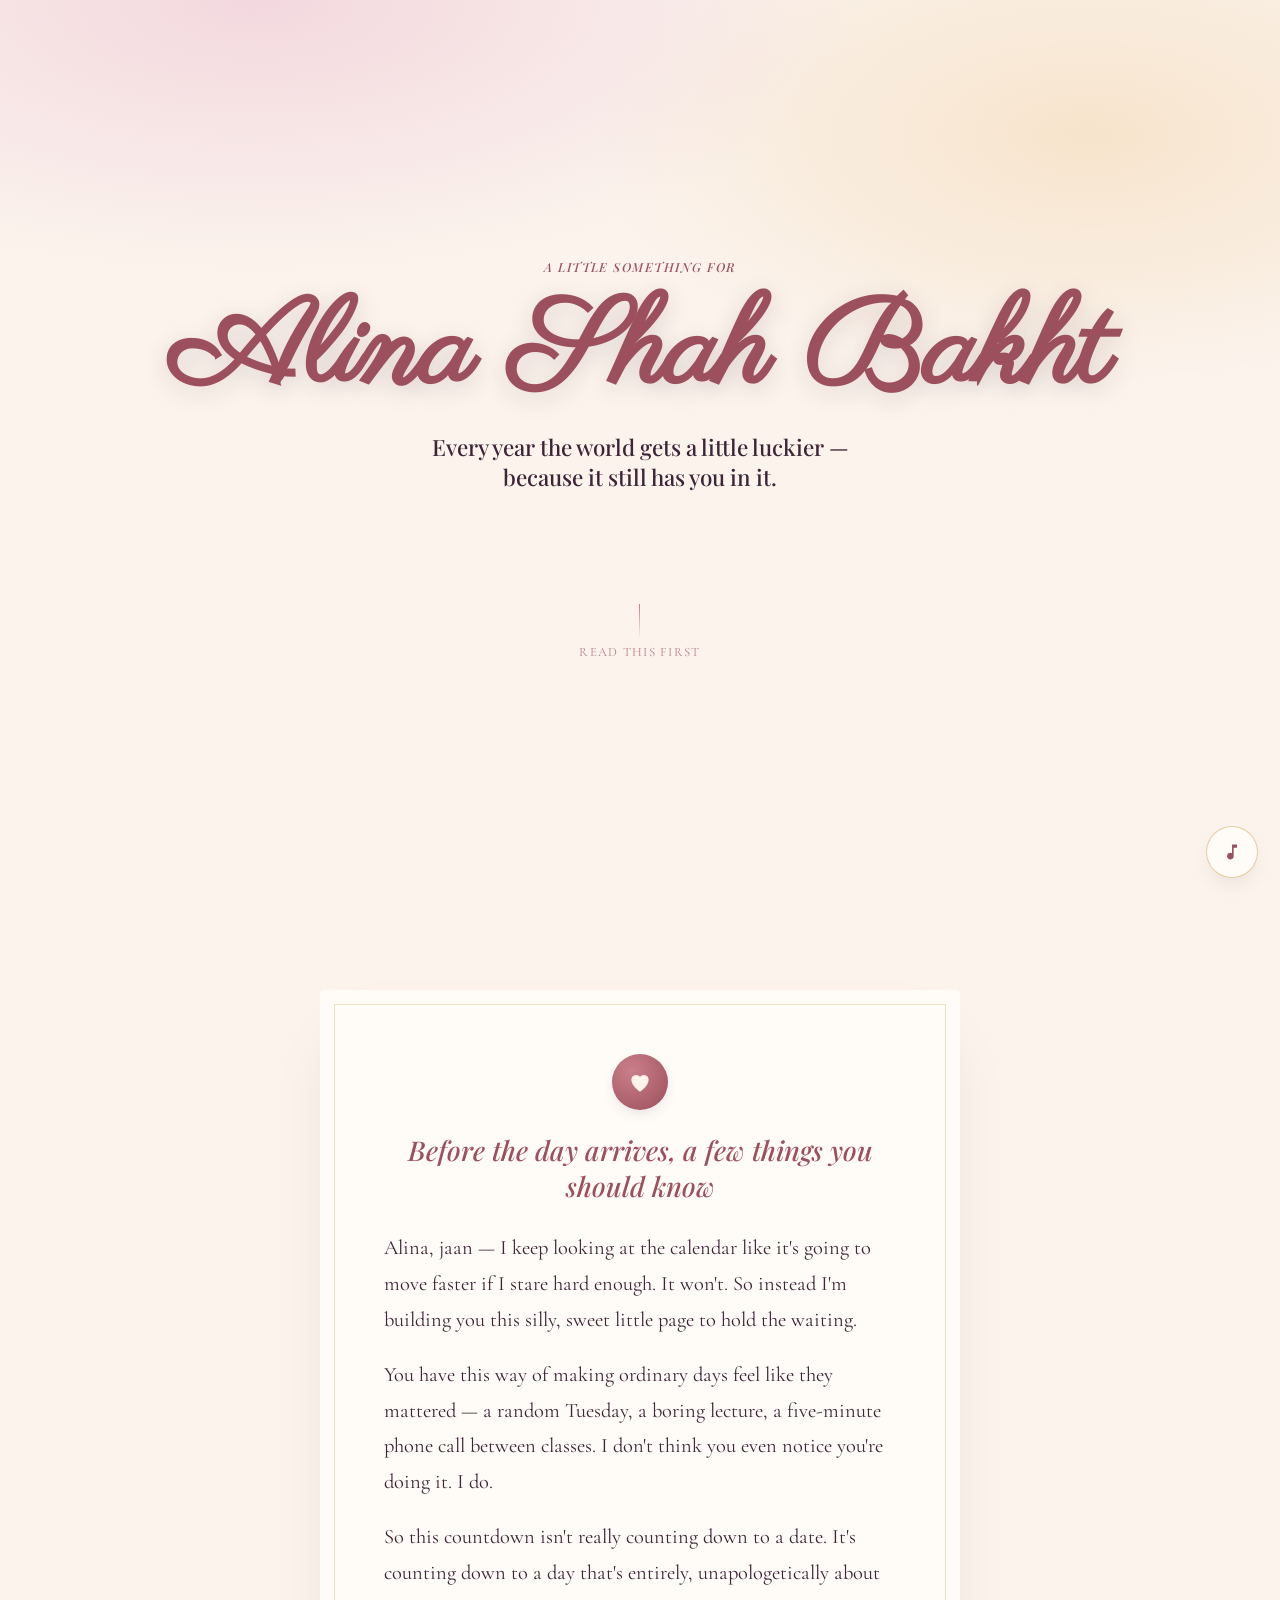
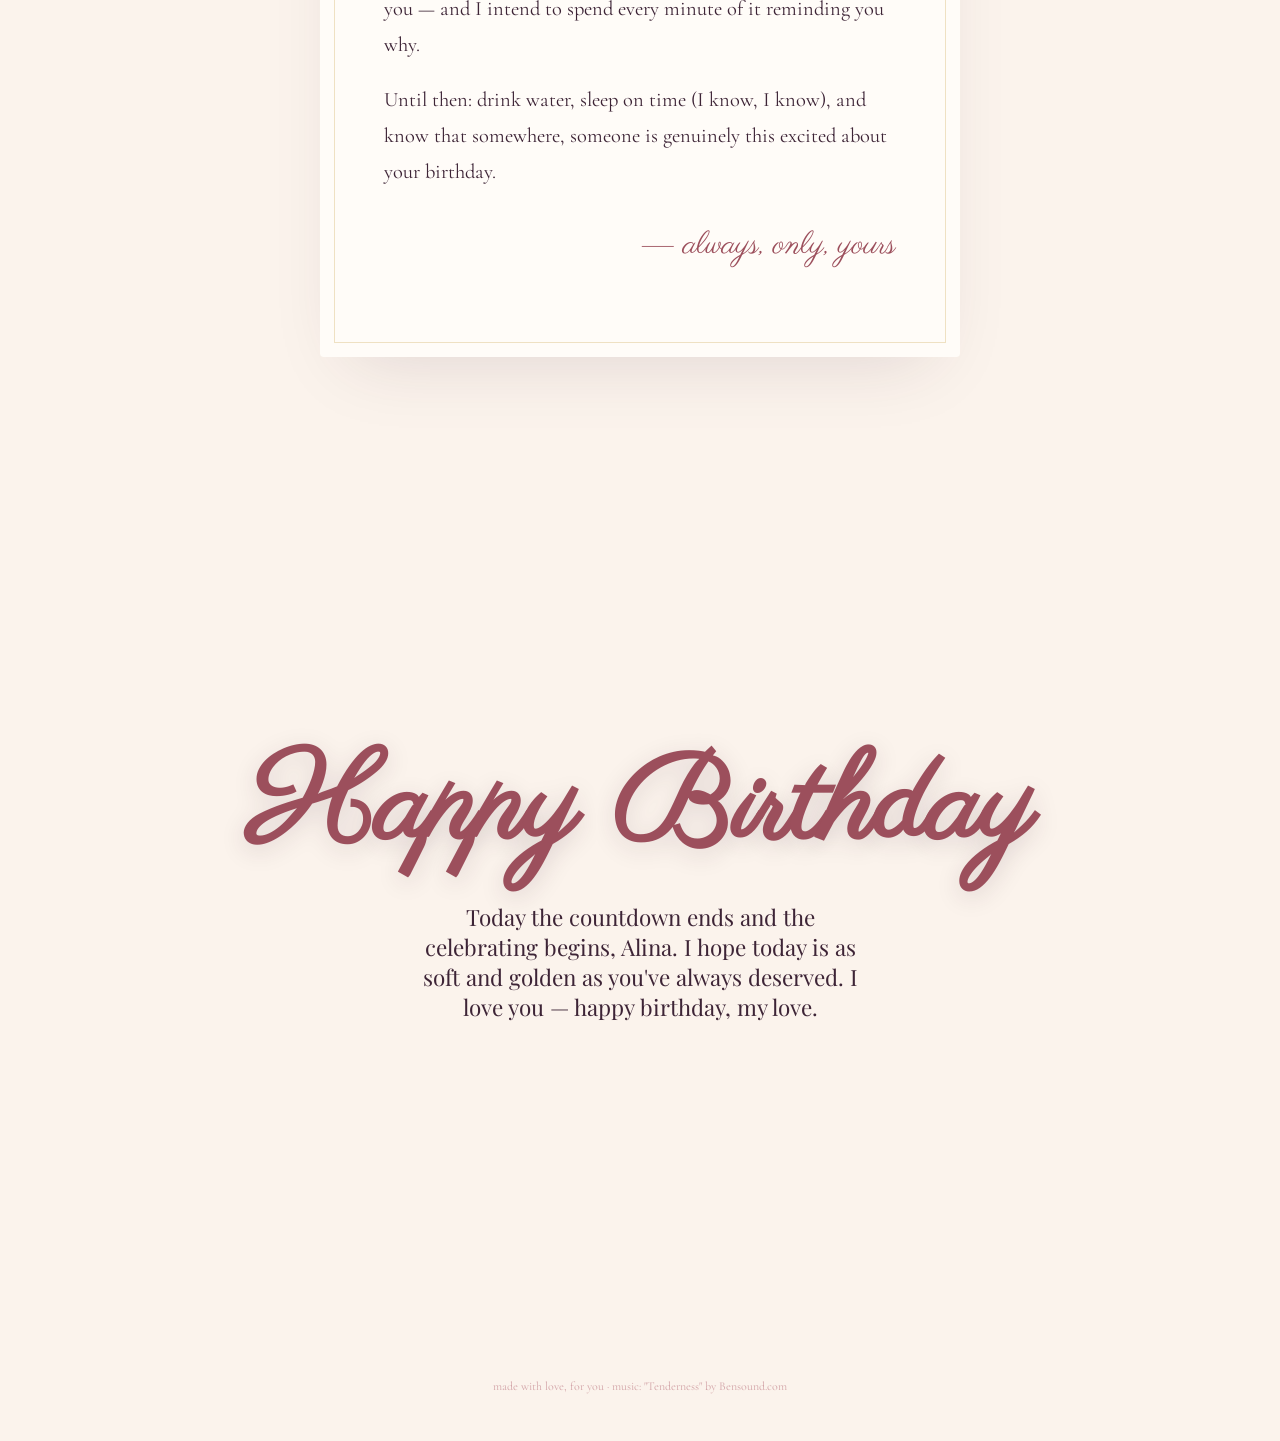
==== index.html @ 540511b1 "Add index.html" ====
<!DOCTYPE html>
<html lang="en">
<head>
<meta charset="UTF-8">
<meta name="viewport" content="width=device-width, initial-scale=1.0">
<title>For Alina — A Little Countdown</title>
<meta name="description" content="A little countdown to Alina's birthday.">
<link rel="preconnect" href="https://fonts.googleapis.com">
<link rel="preconnect" href="https://fonts.gstatic.com" crossorigin>
<link href="https://fonts.googleapis.com/css2?family=Cormorant+Garamond:ital,wght@0,400;0,500;0,600;1,400&family=Parisienne&family=Playfair+Display:ital,wght@0,500;0,600;1,500&display=swap" rel="stylesheet">
<style>
  :root{
    --cream:#FBF3EC;
    --blush:#F3D8DF;
    --rose:#B76E79;
    --rose-deep:#9C4F5C;
    --plum:#3D2436;
    --gold:#C9A24B;
    --paper:#FFFCF8;
    --shadow: rgba(61,36,54,0.15);
  }

  *{ box-sizing:border-box; }
  html{ scroll-behavior:smooth; }

  body{
    margin:0;
    background:var(--cream);
    color:var(--plum);
    font-family:'Cormorant Garamond', serif;
    overflow-x:hidden;
    -webkit-font-smoothing:antialiased;
  }

  ::selection{ background:var(--rose); color:var(--paper); }

  a, button { font-family:inherit; }

  /* ---------- Ambient background texture ---------- */
  .bg-wash{
    position:fixed; inset:0; z-index:-2;
    background:
      radial-gradient(ellipse 80% 50% at 20% 0%, var(--blush) 0%, transparent 60%),
      radial-gradient(ellipse 70% 50% at 85% 15%, #F7E4CC 0%, transparent 55%),
      var(--cream);
  }

  /* ---------- Falling petals ---------- */
  .petals{ position:fixed; inset:0; z-index:-1; pointer-events:none; overflow:hidden; }
  .petal{
    position:absolute; top:-5%;
    width:14px; height:14px;
    background: linear-gradient(135deg, var(--rose), #E8B3BC);
    border-radius: 0 60% 0 60%;
    opacity:0.55;
    animation-name: fall, sway;
    animation-timing-function: linear, ease-in-out;
    animation-iteration-count: infinite, infinite;
  }
  @keyframes fall{
    from{ transform: translateY(-10vh) rotate(0deg); }
    to{ transform: translateY(110vh) rotate(400deg); }
  }
  @keyframes sway{
    0%,100%{ margin-left:-20px; }
    50%{ margin-left:20px; }
  }
  @media (prefers-reduced-motion: reduce){
    .petal{ animation:none; display:none; }
    html{ scroll-behavior:auto; }
  }

  /* ---------- Hero ---------- */
  .hero{
    min-height:100vh;
    display:flex; flex-direction:column; align-items:center; justify-content:center;
    text-align:center;
    padding: 8vh 6vw 6vh;
    position:relative;
  }

  .eyebrow{
    font-family:'Playfair Display', serif;
    font-style:italic;
    font-weight:500;
    letter-spacing:0.12em;
    text-transform:uppercase;
    font-size:0.78rem;
    color:var(--rose-deep);
    margin:0 0 1.2rem;
  }

  .name{
    font-family:'Parisienne', cursive;
    font-size:clamp(3.2rem, 11vw, 7.5rem);
    line-height:1;
    color:var(--rose-deep);
    margin:0;
    text-shadow: 0 6px 24px var(--shadow);
  }

  .tagline{
    font-family:'Playfair Display', serif;
    font-weight:500;
    font-size:clamp(1.05rem, 2.4vw, 1.4rem);
    color:var(--plum);
    margin:1.1rem 0 3rem;
    max-width:32ch;
  }

  /* ---------- Countdown ---------- */
  .countdown{
    display:flex;
    gap: clamp(0.6rem, 3vw, 1.6rem);
    flex-wrap:wrap;
    justify-content:center;
  }

  .unit{
    background: var(--paper);
    border: 1px solid rgba(201,162,75,0.4);
    border-radius: 14px;
    padding: 1.1rem 1.3rem;
    min-width: 84px;
    box-shadow: 0 12px 30px -12px var(--shadow);
    position:relative;
  }
  .unit::after{
    content:"";
    position:absolute; inset:6px;
    border:1px solid rgba(201,162,75,0.25);
    border-radius:9px;
    pointer-events:none;
  }

  .unit .num{
    font-family:'Playfair Display', serif;
    font-weight:600;
    font-size: clamp(1.8rem, 5vw, 2.6rem);
    color:var(--rose-deep);
    display:block;
    font-variant-numeric: tabular-nums;
  }
  .unit .label{
    font-size:0.72rem;
    letter-spacing:0.14em;
    text-transform:uppercase;
    color:var(--rose);
    font-style:italic;
  }

  .scroll-cue{
    margin-top:4rem;
    font-size:0.8rem;
    letter-spacing:0.1em;
    text-transform:uppercase;
    color:var(--rose-deep);
    opacity:0.7;
    display:flex; flex-direction:column; align-items:center; gap:0.4rem;
  }
  .scroll-cue .line{
    width:1px; height:34px;
    background: linear-gradient(var(--rose-deep), transparent);
    animation: pulse 2s ease-in-out infinite;
  }
  @keyframes pulse{ 0%,100%{opacity:0.3;} 50%{opacity:1;} }

  /* ---------- Letter section ---------- */
  .letter-wrap{
    min-height:100vh;
    display:flex; align-items:center; justify-content:center;
    padding: 10vh 6vw;
  }

  .seal{
    width:56px; height:56px;
    margin:0 auto 1.4rem;
    border-radius:50%;
    background: radial-gradient(circle at 35% 30%, #C97F8A, var(--rose-deep));
    box-shadow: 0 6px 14px -4px var(--shadow);
    display:flex; align-items:center; justify-content:center;
  }
  .seal svg{ width:26px; height:26px; fill:var(--cream); }

  .letter{
    max-width:640px;
    background: var(--paper);
    border-radius: 4px;
    padding: clamp(2.2rem, 6vw, 4rem);
    box-shadow: 0 30px 70px -30px var(--shadow);
    position:relative;
    opacity:0;
    transform: translateY(30px);
    transition: opacity 1s ease, transform 1s ease;
  }
  .letter.in-view{ opacity:1; transform:translateY(0); }

  .letter::before{
    content:"";
    position:absolute; inset:14px;
    border:1px solid rgba(201,162,75,0.3);
    pointer-events:none;
  }

  .letter h2{
    font-family:'Playfair Display', serif;
    font-weight:500;
    font-style:italic;
    text-align:center;
    color:var(--rose-deep);
    font-size:clamp(1.3rem, 3vw, 1.7rem);
    margin: 0 0 1.6rem;
  }

  .letter p{
    font-size: clamp(1.08rem, 2.2vw, 1.28rem);
    line-height:1.75;
    margin: 0 0 1.2rem;
    color:var(--plum);
  }

  .letter .sign-off{
    text-align:right;
    font-family:'Parisienne', cursive;
    font-size:2rem;
    color:var(--rose-deep);
    margin-top:1.8rem;
  }

  /* ---------- Celebration (post countdown) ---------- */
  .celebrate{
    display:none;
    min-height:100vh;
    align-items:center; justify-content:center;
    flex-direction:column;
    text-align:center;
    padding: 6vh 6vw;
  }
  .celebrate.show{ display:flex; }
  .celebrate .name{ margin-bottom:0.6rem; }
  .celebrate p{
    font-family:'Playfair Display', serif;
    font-size:clamp(1.1rem, 2.6vw, 1.4rem);
    max-width:34ch;
  }

  /* ---------- Music toggle ---------- */
  .music-btn{
    position:fixed;
    bottom: 22px; right: 22px;
    width:52px; height:52px;
    border-radius:50%;
    border:1px solid rgba(201,162,75,0.5);
    background:var(--paper);
    box-shadow: 0 10px 24px -10px var(--shadow);
    cursor:pointer;
    display:flex; align-items:center; justify-content:center;
    z-index: 20;
    transition: transform 0.2s ease;
  }
  .music-btn:hover{ transform: scale(1.06); }
  .music-btn svg{ width:20px; height:20px; fill:var(--rose-deep); }
  .music-btn .bars{ display:flex; align-items:flex-end; gap:2px; height:16px; }
  .music-btn .bars span{
    width:3px; background:var(--rose-deep); border-radius:2px;
    animation: bar 1s ease-in-out infinite;
  }
  .music-btn.playing .bars span{ animation-play-state: running; }
  .music-btn:not(.playing) .bars span{ animation-play-state: paused; height:4px !important; }
  .bars span:nth-child(1){ animation-delay:0s; }
  .bars span:nth-child(2){ animation-delay:0.15s; }
  .bars span:nth-child(3){ animation-delay:0.3s; }
  @keyframes bar{
    0%,100%{ height:4px; }
    50%{ height:16px; }
  }

  footer{
    text-align:center;
    font-size:0.75rem;
    color:var(--rose);
    opacity:0.6;
    padding: 2rem 1rem 3rem;
  }
  footer a{ color:inherit; }
</style>
</head>
<body>

<div class="bg-wash"></div>
<div class="petals" id="petals"></div>

<section class="hero">
  <p class="eyebrow">a little something for</p>
  <h1 class="name">Alina Shah Bakht</h1>
  <p class="tagline">Every year the world gets a little luckier — because it still has you in it.</p>

  <div class="countdown" id="countdown">
    <div class="unit"><span class="num" id="days">00</span><span class="label">Days</span></div>
    <div class="unit"><span class="num" id="hours">00</span><span class="label">Hours</span></div>
    <div class="unit"><span class="num" id="minutes">00</span><span class="label">Minutes</span></div>
    <div class="unit"><span class="num" id="seconds">00</span><span class="label">Seconds</span></div>
  </div>

  <div class="scroll-cue"><span class="line"></span>read this first</div>
</section>

<section class="letter-wrap">
  <div class="letter" id="letter">
    <div class="seal">
      <svg viewBox="0 0 24 24"><path d="M12 21s-8-5.1-8-11a4.5 4.5 0 0 1 8-2.8A4.5 4.5 0 0 1 20 10c0 5.9-8 11-8 11z"/></svg>
    </div>
    <h2>Before the day arrives, a few things you should know</h2>
    <p>Alina, jaan — I keep looking at the calendar like it's going to move faster if I stare hard enough. It won't. So instead I'm building you this silly, sweet little page to hold the waiting.</p>
    <p>You have this way of making ordinary days feel like they mattered — a random Tuesday, a boring lecture, a five-minute phone call between classes. I don't think you even notice you're doing it. I do.</p>
    <p>So this countdown isn't really counting down to a date. It's counting down to a day that's entirely, unapologetically about you — and I intend to spend every minute of it reminding you why.</p>
    <p>Until then: drink water, sleep on time (I know, I know), and know that somewhere, someone is genuinely this excited about your birthday.</p>
    <p class="sign-off">— always, only, yours</p>
  </div>
</section>

<section class="celebrate" id="celebrate">
  <h1 class="name">Happy Birthday</h1>
  <p>Today the countdown ends and the celebrating begins, Alina. I hope today is as soft and golden as you've always deserved. I love you — happy birthday, my love.</p>
</section>

<button class="music-btn" id="musicBtn" aria-label="Toggle music" aria-pressed="false">
  <svg id="musicIconOff" viewBox="0 0 24 24"><path d="M12 3v10.55A4 4 0 1 0 14 17V7h4V3h-6z"/></svg>
  <div class="bars" id="musicBars" style="display:none;">
    <span></span><span></span><span></span>
  </div>
</button>

<audio id="bgAudio" loop preload="none">
  <source src="https://www.bensound.com/bensound-music/bensound-tenderness.mp3" type="audio/mpeg">
</audio>

<footer>made with love, for you · music: "Tenderness" by Bensound.com</footer>

<script>
  // ---------- Falling petals ----------
  (function(){
    var container = document.getElementById('petals');
    var count = window.innerWidth < 600 ? 12 : 22;
    for (var i = 0; i < count; i++){
      var p = document.createElement('div');
      p.className = 'petal';
      var left = Math.random() * 100;
      var duration = 9 + Math.random() * 10;
      var delay = Math.random() * 12;
      var swayDur = 3 + Math.random() * 3;
      var size = 8 + Math.random() * 10;
      p.style.left = left + 'vw';
      p.style.width = size + 'px';
      p.style.height = size + 'px';
      p.style.animationDuration = duration + 's, ' + swayDur + 's';
      p.style.animationDelay = '-' + delay + 's, -' + (Math.random()*swayDur) + 's';
      container.appendChild(p);
    }
  })();

  // ---------- Countdown ----------
  var target = new Date("2026-08-06T00:00:00+05:00").getTime();

  var daysEl = document.getElementById('days');
  var hoursEl = document.getElementById('hours');
  var minsEl = document.getElementById('minutes');
  var secsEl = document.getElementById('seconds');
  var countdownEl = document.getElementById('countdown');
  var celebrateEl = document.getElementById('celebrate');

  function pad(n){ return String(n).padStart(2, '0'); }

  function tick(){
    var now = Date.now();
    var diff = target - now;

    if (diff <= 0){
      countdownEl.style.display = 'none';
      celebrateEl.classList.add('show');
      clearInterval(timer);
      return;
    }

    var d = Math.floor(diff / 86400000);
    var h = Math.floor((diff % 86400000) / 3600000);
    var m = Math.floor((diff % 3600000) / 60000);
    var s = Math.floor((diff % 60000) / 1000);

    daysEl.textContent = pad(d);
    hoursEl.textContent = pad(h);
    minsEl.textContent = pad(m);
    secsEl.textContent = pad(s);
  }

  var timer = setInterval(tick, 1000);
  tick();

  // ---------- Letter reveal on scroll ----------
  var letter = document.getElementById('letter');
  var observer = new IntersectionObserver(function(entries){
    entries.forEach(function(entry){
      if (entry.isIntersecting){ letter.classList.add('in-view'); }
    });
  }, { threshold: 0.2 });
  observer.observe(letter);

  // ---------- Music toggle ----------
  var btn = document.getElementById('musicBtn');
  var audio = document.getElementById('bgAudio');
  var bars = document.getElementById('musicBars');
  var iconOff = document.getElementById('musicIconOff');
  var playing = false;

  btn.addEventListener('click', function(){
    if (!playing){
      audio.play().then(function(){
        playing = true;
        btn.classList.add('playing');
        btn.setAttribute('aria-pressed', 'true');
        iconOff.style.display = 'none';
        bars.style.display = 'flex';
      }).catch(function(){
        // Autoplay / load restrictions — fail silently, keep icon as off
      });
    } else {
      audio.pause();
      playing = false;
      btn.classList.remove('playing');
      btn.setAttribute('aria-pressed', 'false');
      iconOff.style.display = 'block';
      bars.style.display = 'none';
    }
  });
</script>

</body>
</html>
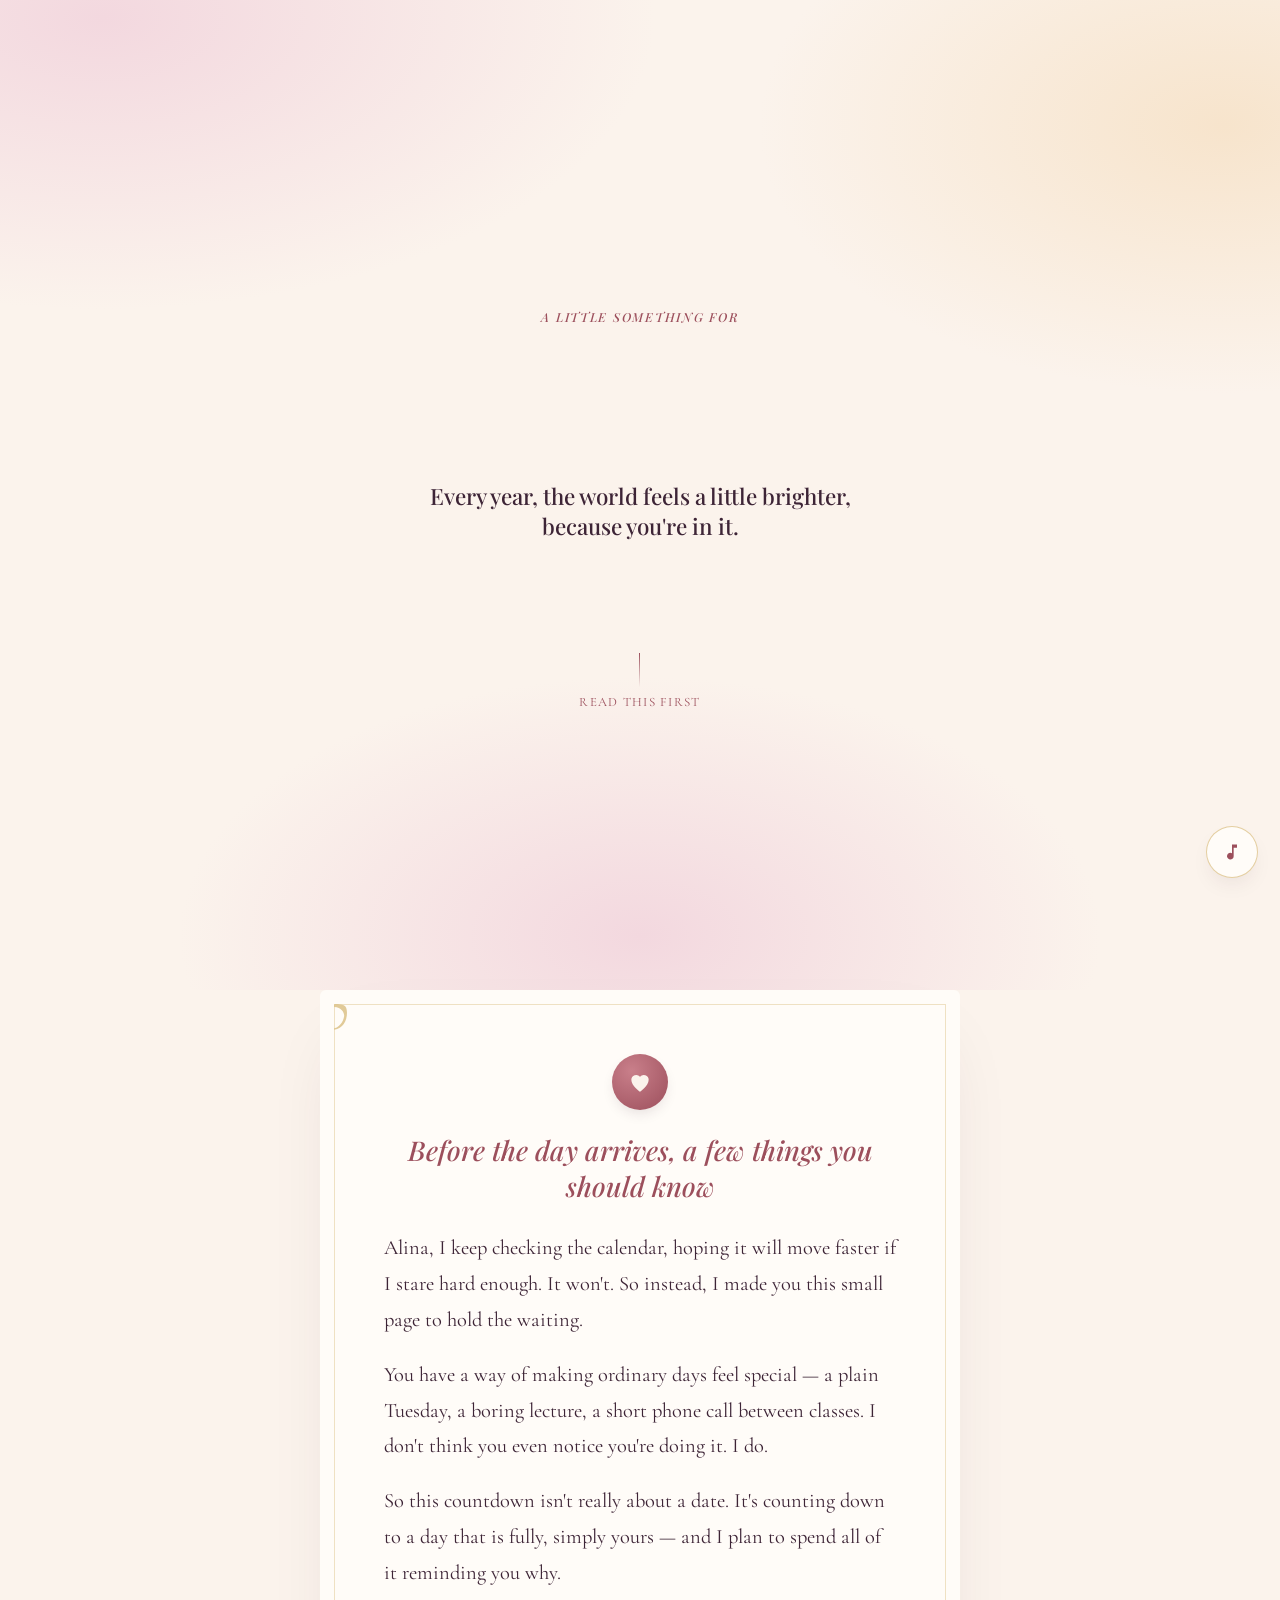
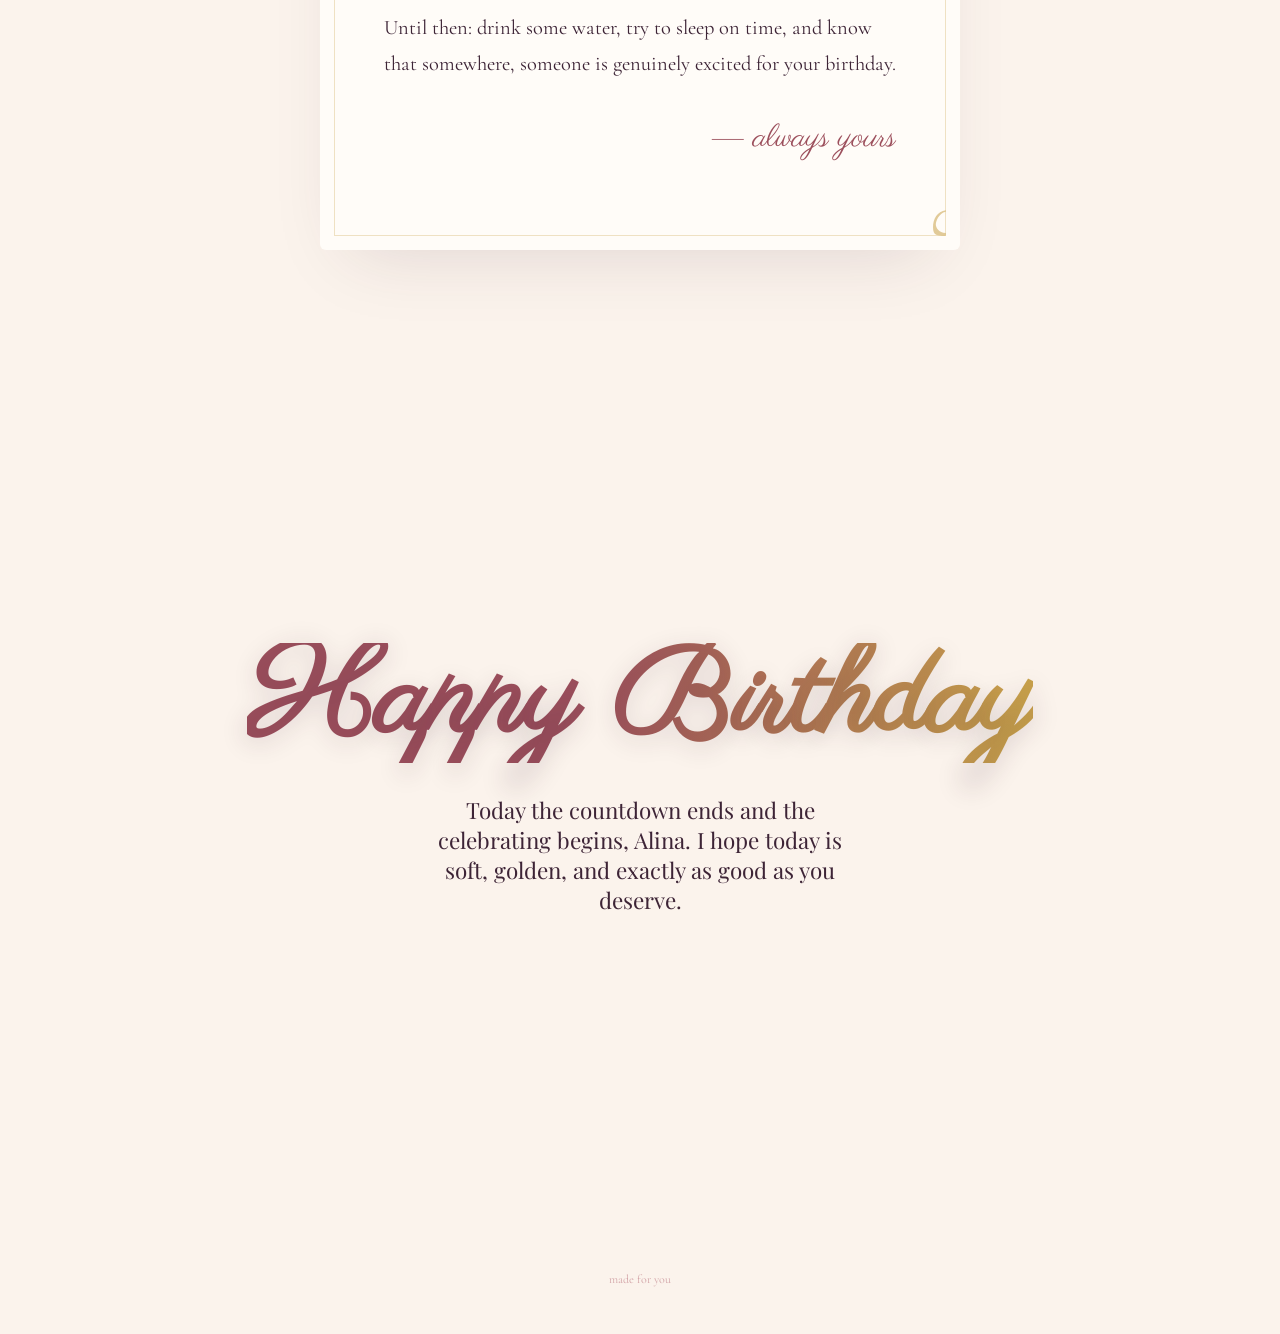
==== commit 3719a25a: "Enhance animations, simplify wording, remove restricted words" ====
--- a/index.html
+++ b/index.html
@@ -16,6 +16,7 @@
     --rose-deep:#9C4F5C;
     --plum:#3D2436;
     --gold:#C9A24B;
+    --gold-soft:#E8CE9C;
     --paper:#FFFCF8;
     --shadow: rgba(61,36,54,0.15);
   }
@@ -33,42 +34,72 @@
   }
 
   ::selection{ background:var(--rose); color:var(--paper); }
-
   a, button { font-family:inherit; }
 
-  /* ---------- Ambient background texture ---------- */
+  /* ---------- Ambient shifting background ---------- */
   .bg-wash{
-    position:fixed; inset:0; z-index:-2;
+    position:fixed; inset:-10%; z-index:-3;
     background:
-      radial-gradient(ellipse 80% 50% at 20% 0%, var(--blush) 0%, transparent 60%),
-      radial-gradient(ellipse 70% 50% at 85% 15%, #F7E4CC 0%, transparent 55%),
+      radial-gradient(ellipse 60% 45% at 15% 10%, var(--blush) 0%, transparent 60%),
+      radial-gradient(ellipse 55% 45% at 88% 20%, #F7E4CC 0%, transparent 55%),
+      radial-gradient(ellipse 50% 40% at 50% 95%, var(--blush) 0%, transparent 60%),
       var(--cream);
+    animation: drift 22s ease-in-out infinite alternate;
+  }
+  @keyframes drift{
+    0%{ transform: translate(0,0) scale(1); }
+    100%{ transform: translate(-2%, 1.5%) scale(1.04); }
+  }
+
+  /* ---------- Twinkling sparkles ---------- */
+  .sparkles{ position:fixed; inset:0; z-index:-2; pointer-events:none; overflow:hidden; }
+  .sparkle{
+    position:absolute;
+    width:4px; height:4px;
+    border-radius:50%;
+    background: var(--gold);
+    opacity:0;
+    animation: twinkle 3.5s ease-in-out infinite;
+    box-shadow: 0 0 6px 1px rgba(201,162,75,0.6);
+  }
+  @keyframes twinkle{
+    0%, 100%{ opacity:0; transform:scale(0.4); }
+    50%{ opacity:0.9; transform:scale(1.15); }
   }
 
   /* ---------- Falling petals ---------- */
   .petals{ position:fixed; inset:0; z-index:-1; pointer-events:none; overflow:hidden; }
   .petal{
     position:absolute; top:-5%;
-    width:14px; height:14px;
     background: linear-gradient(135deg, var(--rose), #E8B3BC);
     border-radius: 0 60% 0 60%;
     opacity:0.55;
     animation-name: fall, sway;
     animation-timing-function: linear, ease-in-out;
     animation-iteration-count: infinite, infinite;
+    filter: drop-shadow(0 2px 3px rgba(0,0,0,0.06));
   }
   @keyframes fall{
     from{ transform: translateY(-10vh) rotate(0deg); }
     to{ transform: translateY(110vh) rotate(400deg); }
   }
   @keyframes sway{
-    0%,100%{ margin-left:-20px; }
-    50%{ margin-left:20px; }
-  }
+    0%,100%{ margin-left:-24px; }
+    50%{ margin-left:24px; }
+  }
+
   @media (prefers-reduced-motion: reduce){
-    .petal{ animation:none; display:none; }
+    .petal, .sparkle, .bg-wash, .fade-up, .heart-orb, .flourish{ animation:none !important; }
     html{ scroll-behavior:auto; }
   }
+
+  /* ---------- Entrance animation helper ---------- */
+  .fade-up{
+    opacity:0;
+    transform: translateY(22px);
+    animation: fadeUp 1s cubic-bezier(.2,.8,.25,1) forwards;
+  }
+  @keyframes fadeUp{ to{ opacity:1; transform:translateY(0); } }
 
   /* ---------- Hero ---------- */
   .hero{
@@ -79,11 +110,22 @@
     position:relative;
   }
 
+  .heart-orb{
+    width: clamp(60px, 10vw, 90px);
+    margin-bottom: 0.6rem;
+    animation: breathe 4.5s ease-in-out infinite;
+    filter: drop-shadow(0 6px 14px var(--shadow));
+  }
+  @keyframes breathe{
+    0%,100%{ transform: scale(1) rotate(-2deg); }
+    50%{ transform: scale(1.07) rotate(2deg); }
+  }
+
   .eyebrow{
     font-family:'Playfair Display', serif;
     font-style:italic;
     font-weight:500;
-    letter-spacing:0.12em;
+    letter-spacing:0.14em;
     text-transform:uppercase;
     font-size:0.78rem;
     color:var(--rose-deep);
@@ -94,9 +136,19 @@
     font-family:'Parisienne', cursive;
     font-size:clamp(3.2rem, 11vw, 7.5rem);
     line-height:1;
-    color:var(--rose-deep);
     margin:0;
+    background: linear-gradient(100deg, var(--rose-deep) 20%, var(--gold) 45%, var(--rose-deep) 70%);
+    background-size: 220% auto;
+    -webkit-background-clip: text;
+    background-clip: text;
+    color: transparent;
+    animation: shimmer 6s ease-in-out infinite;
     text-shadow: 0 6px 24px var(--shadow);
+  }
+  @keyframes shimmer{
+    0%{ background-position: 0% center; }
+    50%{ background-position: 100% center; }
+    100%{ background-position: 0% center; }
   }
 
   .tagline{
@@ -119,18 +171,23 @@
   .unit{
     background: var(--paper);
     border: 1px solid rgba(201,162,75,0.4);
-    border-radius: 14px;
+    border-radius: 16px;
     padding: 1.1rem 1.3rem;
     min-width: 84px;
     box-shadow: 0 12px 30px -12px var(--shadow);
     position:relative;
+    transition: transform 0.25s ease, box-shadow 0.25s ease;
   }
   .unit::after{
     content:"";
     position:absolute; inset:6px;
     border:1px solid rgba(201,162,75,0.25);
-    border-radius:9px;
+    border-radius:11px;
     pointer-events:none;
+  }
+  .unit.bump{
+    transform: scale(1.08);
+    box-shadow: 0 16px 34px -10px var(--shadow);
   }
 
   .unit .num{
@@ -170,6 +227,7 @@
     min-height:100vh;
     display:flex; align-items:center; justify-content:center;
     padding: 10vh 6vw;
+    position:relative;
   }
 
   .seal{
@@ -185,15 +243,16 @@
   .letter{
     max-width:640px;
     background: var(--paper);
-    border-radius: 4px;
+    border-radius: 6px;
     padding: clamp(2.2rem, 6vw, 4rem);
     box-shadow: 0 30px 70px -30px var(--shadow);
     position:relative;
     opacity:0;
-    transform: translateY(30px);
-    transition: opacity 1s ease, transform 1s ease;
-  }
-  .letter.in-view{ opacity:1; transform:translateY(0); }
+    transform: translateY(40px) rotateX(6deg);
+    transform-origin: top center;
+    transition: opacity 1.1s cubic-bezier(.2,.8,.25,1), transform 1.1s cubic-bezier(.2,.8,.25,1);
+  }
+  .letter.in-view{ opacity:1; transform:translateY(0) rotateX(0deg); }
 
   .letter::before{
     content:"";
@@ -201,6 +260,21 @@
     border:1px solid rgba(201,162,75,0.3);
     pointer-events:none;
   }
+
+  .flourish{
+    position:absolute;
+    width: 34px; height:34px;
+    opacity:0.55;
+    animation: swayFlourish 5s ease-in-out infinite;
+  }
+  .flourish svg{ width:100%; height:100%; fill:var(--gold); }
+  .flourish.tl{ top:10px; left:10px; }
+  .flourish.br{ bottom:10px; right:10px; transform: rotate(180deg); }
+  @keyframes swayFlourish{
+    0%,100%{ transform: rotate(0deg) scale(1); }
+    50%{ transform: rotate(4deg) scale(1.05); }
+  }
+  .flourish.br{ animation-delay: -2.5s; }
 
   .letter h2{
     font-family:'Playfair Display', serif;
@@ -217,7 +291,15 @@
     line-height:1.75;
     margin: 0 0 1.2rem;
     color:var(--plum);
-  }
+    opacity:0;
+    transform: translateY(14px);
+    transition: opacity 0.8s ease, transform 0.8s ease;
+  }
+  .letter.in-view p{ opacity:1; transform:translateY(0); }
+  .letter.in-view p:nth-of-type(1){ transition-delay: 0.15s; }
+  .letter.in-view p:nth-of-type(2){ transition-delay: 0.3s; }
+  .letter.in-view p:nth-of-type(3){ transition-delay: 0.45s; }
+  .letter.in-view p:nth-of-type(4){ transition-delay: 0.6s; }
 
   .letter .sign-off{
     text-align:right;
@@ -235,6 +317,8 @@
     flex-direction:column;
     text-align:center;
     padding: 6vh 6vw;
+    position:relative;
+    overflow:hidden;
   }
   .celebrate.show{ display:flex; }
   .celebrate .name{ margin-bottom:0.6rem; }
@@ -242,6 +326,17 @@
     font-family:'Playfair Display', serif;
     font-size:clamp(1.1rem, 2.6vw, 1.4rem);
     max-width:34ch;
+  }
+
+  .confetti-piece{
+    position:absolute;
+    top:-10%;
+    width:8px; height:14px;
+    opacity:0.9;
+    animation: confettiFall linear forwards;
+  }
+  @keyframes confettiFall{
+    to{ transform: translateY(120vh) rotate(600deg); opacity:0.3; }
   }
 
   /* ---------- Music toggle ---------- */
@@ -258,6 +353,20 @@
     z-index: 20;
     transition: transform 0.2s ease;
   }
+  .music-btn::before{
+    content:"";
+    position:absolute; inset:-6px;
+    border-radius:50%;
+    border:1px solid var(--gold);
+    opacity:0;
+  }
+  .music-btn.playing::before{
+    animation: ring 1.8s ease-out infinite;
+  }
+  @keyframes ring{
+    0%{ opacity:0.6; transform:scale(1); }
+    100%{ opacity:0; transform:scale(1.5); }
+  }
   .music-btn:hover{ transform: scale(1.06); }
   .music-btn svg{ width:20px; height:20px; fill:var(--rose-deep); }
   .music-btn .bars{ display:flex; align-items:flex-end; gap:2px; height:16px; }
@@ -265,8 +374,6 @@
     width:3px; background:var(--rose-deep); border-radius:2px;
     animation: bar 1s ease-in-out infinite;
   }
-  .music-btn.playing .bars span{ animation-play-state: running; }
-  .music-btn:not(.playing) .bars span{ animation-play-state: paused; height:4px !important; }
   .bars span:nth-child(1){ animation-delay:0s; }
   .bars span:nth-child(2){ animation-delay:0.15s; }
   .bars span:nth-child(3){ animation-delay:0.3s; }
@@ -288,40 +395,56 @@
 <body>
 
 <div class="bg-wash"></div>
+<div class="sparkles" id="sparkles"></div>
 <div class="petals" id="petals"></div>
 
 <section class="hero">
-  <p class="eyebrow">a little something for</p>
-  <h1 class="name">Alina Shah Bakht</h1>
-  <p class="tagline">Every year the world gets a little luckier — because it still has you in it.</p>
-
-  <div class="countdown" id="countdown">
+  <svg class="heart-orb fade-up" style="animation-delay:0.05s" viewBox="0 0 100 100" xmlns="http://www.w3.org/2000/svg">
+    <defs>
+      <radialGradient id="orbGrad" cx="35%" cy="30%" r="75%">
+        <stop offset="0%" stop-color="#F4D8DE"/>
+        <stop offset="55%" stop-color="#C97F8A"/>
+        <stop offset="100%" stop-color="#9C4F5C"/>
+      </radialGradient>
+    </defs>
+    <circle cx="50" cy="50" r="46" fill="url(#orbGrad)"/>
+    <path d="M50 68 C 30 54, 20 42, 20 30 C 20 18, 36 14, 50 26 C 64 14, 80 18, 80 30 C 80 42, 70 54, 50 68 Z"
+          fill="#FBF3EC" opacity="0.9"/>
+  </svg>
+
+  <p class="eyebrow fade-up" style="animation-delay:0.15s">a little something for</p>
+  <h1 class="name fade-up" style="animation-delay:0.3s">Alina Shah Bakht</h1>
+  <p class="tagline fade-up" style="animation-delay:0.45s">Every year, the world feels a little brighter, because you're in it.</p>
+
+  <div class="countdown fade-up" id="countdown" style="animation-delay:0.6s">
     <div class="unit"><span class="num" id="days">00</span><span class="label">Days</span></div>
     <div class="unit"><span class="num" id="hours">00</span><span class="label">Hours</span></div>
     <div class="unit"><span class="num" id="minutes">00</span><span class="label">Minutes</span></div>
     <div class="unit"><span class="num" id="seconds">00</span><span class="label">Seconds</span></div>
   </div>
 
-  <div class="scroll-cue"><span class="line"></span>read this first</div>
+  <div class="scroll-cue fade-up" style="animation-delay:0.8s"><span class="line"></span>read this first</div>
 </section>
 
 <section class="letter-wrap">
   <div class="letter" id="letter">
+    <div class="flourish tl"><svg viewBox="0 0 24 24"><path d="M3 21c6-1 9-6 9-12S9 3 3 3v2c5 0 7 4 7 6s-2 8-7 9v1z"/></svg></div>
+    <div class="flourish br"><svg viewBox="0 0 24 24"><path d="M3 21c6-1 9-6 9-12S9 3 3 3v2c5 0 7 4 7 6s-2 8-7 9v1z"/></svg></div>
     <div class="seal">
       <svg viewBox="0 0 24 24"><path d="M12 21s-8-5.1-8-11a4.5 4.5 0 0 1 8-2.8A4.5 4.5 0 0 1 20 10c0 5.9-8 11-8 11z"/></svg>
     </div>
     <h2>Before the day arrives, a few things you should know</h2>
-    <p>Alina, jaan — I keep looking at the calendar like it's going to move faster if I stare hard enough. It won't. So instead I'm building you this silly, sweet little page to hold the waiting.</p>
-    <p>You have this way of making ordinary days feel like they mattered — a random Tuesday, a boring lecture, a five-minute phone call between classes. I don't think you even notice you're doing it. I do.</p>
-    <p>So this countdown isn't really counting down to a date. It's counting down to a day that's entirely, unapologetically about you — and I intend to spend every minute of it reminding you why.</p>
-    <p>Until then: drink water, sleep on time (I know, I know), and know that somewhere, someone is genuinely this excited about your birthday.</p>
-    <p class="sign-off">— always, only, yours</p>
+    <p>Alina, I keep checking the calendar, hoping it will move faster if I stare hard enough. It won't. So instead, I made you this small page to hold the waiting.</p>
+    <p>You have a way of making ordinary days feel special — a plain Tuesday, a boring lecture, a short phone call between classes. I don't think you even notice you're doing it. I do.</p>
+    <p>So this countdown isn't really about a date. It's counting down to a day that is fully, simply yours — and I plan to spend all of it reminding you why.</p>
+    <p>Until then: drink some water, try to sleep on time, and know that somewhere, someone is genuinely excited for your birthday.</p>
+    <p class="sign-off">— always yours</p>
   </div>
 </section>
 
 <section class="celebrate" id="celebrate">
   <h1 class="name">Happy Birthday</h1>
-  <p>Today the countdown ends and the celebrating begins, Alina. I hope today is as soft and golden as you've always deserved. I love you — happy birthday, my love.</p>
+  <p>Today the countdown ends and the celebrating begins, Alina. I hope today is soft, golden, and exactly as good as you deserve.</p>
 </section>
 
 <button class="music-btn" id="musicBtn" aria-label="Toggle music" aria-pressed="false">
@@ -335,7 +458,7 @@
   <source src="https://www.bensound.com/bensound-music/bensound-tenderness.mp3" type="audio/mpeg">
 </audio>
 
-<footer>made with love, for you · music: "Tenderness" by Bensound.com</footer>
+<footer>made for you</footer>
 
 <script>
   // ---------- Falling petals ----------
@@ -359,6 +482,21 @@
     }
   })();
 
+  // ---------- Twinkling sparkles ----------
+  (function(){
+    var container = document.getElementById('sparkles');
+    var count = window.innerWidth < 600 ? 14 : 28;
+    for (var i = 0; i < count; i++){
+      var s = document.createElement('div');
+      s.className = 'sparkle';
+      s.style.left = (Math.random() * 100) + 'vw';
+      s.style.top = (Math.random() * 100) + 'vh';
+      s.style.animationDelay = (-Math.random() * 3.5) + 's';
+      s.style.animationDuration = (2.5 + Math.random() * 2.5) + 's';
+      container.appendChild(s);
+    }
+  })();
+
   // ---------- Countdown ----------
   var target = new Date("2026-08-06T00:00:00+05:00").getTime();
 
@@ -368,8 +506,36 @@
   var secsEl = document.getElementById('seconds');
   var countdownEl = document.getElementById('countdown');
   var celebrateEl = document.getElementById('celebrate');
+  var units = document.querySelectorAll('.unit');
 
   function pad(n){ return String(n).padStart(2, '0'); }
+
+  function bump(){
+    units.forEach(function(u){
+      u.classList.add('bump');
+      setTimeout(function(){ u.classList.remove('bump'); }, 220);
+    });
+  }
+
+  function fireConfetti(){
+    var colors = ['#B76E79','#C9A24B','#E8B3BC','#9C4F5C','#F3D8DF'];
+    for (var i = 0; i < 60; i++){
+      (function(i){
+        setTimeout(function(){
+          var c = document.createElement('div');
+          c.className = 'confetti-piece';
+          c.style.left = (Math.random() * 100) + '%';
+          c.style.background = colors[Math.floor(Math.random()*colors.length)];
+          c.style.animationDuration = (2.6 + Math.random() * 2) + 's';
+          c.style.borderRadius = Math.random() > 0.5 ? '50%' : '2px';
+          celebrateEl.appendChild(c);
+          setTimeout(function(){ c.remove(); }, 5200);
+        }, i * 60);
+      })(i);
+    }
+  }
+
+  var confettiFired = false;
 
   function tick(){
     var now = Date.now();
@@ -378,6 +544,11 @@
     if (diff <= 0){
       countdownEl.style.display = 'none';
       celebrateEl.classList.add('show');
+      if (!confettiFired){
+        confettiFired = true;
+        fireConfetti();
+        setInterval(fireConfetti, 6000);
+      }
       clearInterval(timer);
       return;
     }
@@ -391,6 +562,7 @@
     hoursEl.textContent = pad(h);
     minsEl.textContent = pad(m);
     secsEl.textContent = pad(s);
+    bump();
   }
 
   var timer = setInterval(tick, 1000);
@@ -421,7 +593,7 @@
         iconOff.style.display = 'none';
         bars.style.display = 'flex';
       }).catch(function(){
-        // Autoplay / load restrictions — fail silently, keep icon as off
+        // Autoplay / load restrictions -- fail silently, keep icon as off
       });
     } else {
       audio.pause();
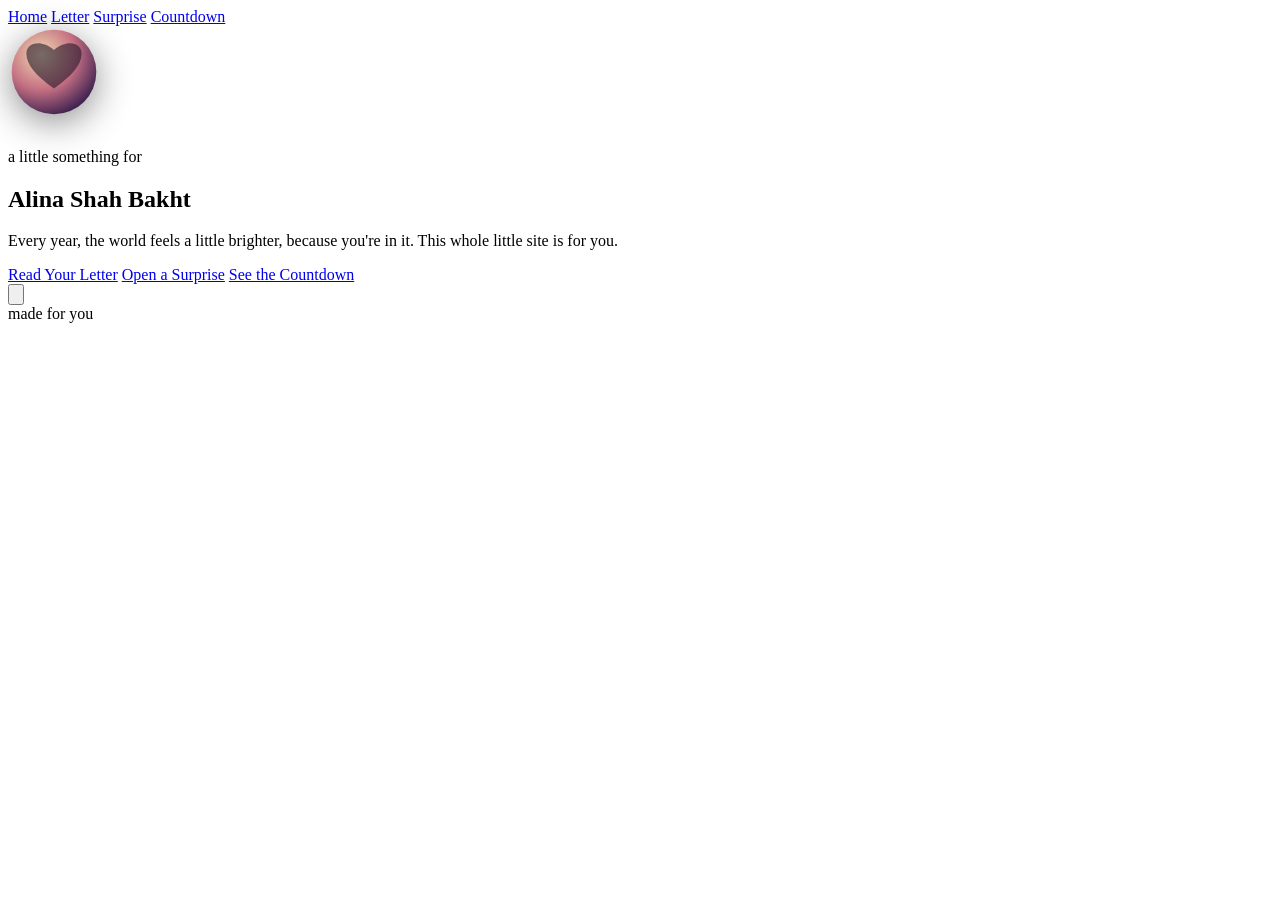
==== commit 7eb50887: "Rebuild as multi-page Midnight Bloom site: index.html" ====
--- a/index.html
+++ b/index.html
@@ -3,448 +3,46 @@
 <head>
 <meta charset="UTF-8">
 <meta name="viewport" content="width=device-width, initial-scale=1.0">
-<title>For Alina — A Little Countdown</title>
-<meta name="description" content="A little countdown to Alina's birthday.">
-<link rel="preconnect" href="https://fonts.googleapis.com">
-<link rel="preconnect" href="https://fonts.gstatic.com" crossorigin>
-<link href="https://fonts.googleapis.com/css2?family=Cormorant+Garamond:ital,wght@0,400;0,500;0,600;1,400&family=Parisienne&family=Playfair+Display:ital,wght@0,500;0,600;1,500&display=swap" rel="stylesheet">
-<style>
-  :root{
-    --cream:#FBF3EC;
-    --blush:#F3D8DF;
-    --rose:#B76E79;
-    --rose-deep:#9C4F5C;
-    --plum:#3D2436;
-    --gold:#C9A24B;
-    --gold-soft:#E8CE9C;
-    --paper:#FFFCF8;
-    --shadow: rgba(61,36,54,0.15);
-  }
-
-  *{ box-sizing:border-box; }
-  html{ scroll-behavior:smooth; }
-
-  body{
-    margin:0;
-    background:var(--cream);
-    color:var(--plum);
-    font-family:'Cormorant Garamond', serif;
-    overflow-x:hidden;
-    -webkit-font-smoothing:antialiased;
-  }
-
-  ::selection{ background:var(--rose); color:var(--paper); }
-  a, button { font-family:inherit; }
-
-  /* ---------- Ambient shifting background ---------- */
-  .bg-wash{
-    position:fixed; inset:-10%; z-index:-3;
-    background:
-      radial-gradient(ellipse 60% 45% at 15% 10%, var(--blush) 0%, transparent 60%),
-      radial-gradient(ellipse 55% 45% at 88% 20%, #F7E4CC 0%, transparent 55%),
-      radial-gradient(ellipse 50% 40% at 50% 95%, var(--blush) 0%, transparent 60%),
-      var(--cream);
-    animation: drift 22s ease-in-out infinite alternate;
-  }
-  @keyframes drift{
-    0%{ transform: translate(0,0) scale(1); }
-    100%{ transform: translate(-2%, 1.5%) scale(1.04); }
-  }
-
-  /* ---------- Twinkling sparkles ---------- */
-  .sparkles{ position:fixed; inset:0; z-index:-2; pointer-events:none; overflow:hidden; }
-  .sparkle{
-    position:absolute;
-    width:4px; height:4px;
-    border-radius:50%;
-    background: var(--gold);
-    opacity:0;
-    animation: twinkle 3.5s ease-in-out infinite;
-    box-shadow: 0 0 6px 1px rgba(201,162,75,0.6);
-  }
-  @keyframes twinkle{
-    0%, 100%{ opacity:0; transform:scale(0.4); }
-    50%{ opacity:0.9; transform:scale(1.15); }
-  }
-
-  /* ---------- Falling petals ---------- */
-  .petals{ position:fixed; inset:0; z-index:-1; pointer-events:none; overflow:hidden; }
-  .petal{
-    position:absolute; top:-5%;
-    background: linear-gradient(135deg, var(--rose), #E8B3BC);
-    border-radius: 0 60% 0 60%;
-    opacity:0.55;
-    animation-name: fall, sway;
-    animation-timing-function: linear, ease-in-out;
-    animation-iteration-count: infinite, infinite;
-    filter: drop-shadow(0 2px 3px rgba(0,0,0,0.06));
-  }
-  @keyframes fall{
-    from{ transform: translateY(-10vh) rotate(0deg); }
-    to{ transform: translateY(110vh) rotate(400deg); }
-  }
-  @keyframes sway{
-    0%,100%{ margin-left:-24px; }
-    50%{ margin-left:24px; }
-  }
-
-  @media (prefers-reduced-motion: reduce){
-    .petal, .sparkle, .bg-wash, .fade-up, .heart-orb, .flourish{ animation:none !important; }
-    html{ scroll-behavior:auto; }
-  }
-
-  /* ---------- Entrance animation helper ---------- */
-  .fade-up{
-    opacity:0;
-    transform: translateY(22px);
-    animation: fadeUp 1s cubic-bezier(.2,.8,.25,1) forwards;
-  }
-  @keyframes fadeUp{ to{ opacity:1; transform:translateY(0); } }
-
-  /* ---------- Hero ---------- */
-  .hero{
-    min-height:100vh;
-    display:flex; flex-direction:column; align-items:center; justify-content:center;
-    text-align:center;
-    padding: 8vh 6vw 6vh;
-    position:relative;
-  }
-
-  .heart-orb{
-    width: clamp(60px, 10vw, 90px);
-    margin-bottom: 0.6rem;
-    animation: breathe 4.5s ease-in-out infinite;
-    filter: drop-shadow(0 6px 14px var(--shadow));
-  }
-  @keyframes breathe{
-    0%,100%{ transform: scale(1) rotate(-2deg); }
-    50%{ transform: scale(1.07) rotate(2deg); }
-  }
-
-  .eyebrow{
-    font-family:'Playfair Display', serif;
-    font-style:italic;
-    font-weight:500;
-    letter-spacing:0.14em;
-    text-transform:uppercase;
-    font-size:0.78rem;
-    color:var(--rose-deep);
-    margin:0 0 1.2rem;
-  }
-
-  .name{
-    font-family:'Parisienne', cursive;
-    font-size:clamp(3.2rem, 11vw, 7.5rem);
-    line-height:1;
-    margin:0;
-    background: linear-gradient(100deg, var(--rose-deep) 20%, var(--gold) 45%, var(--rose-deep) 70%);
-    background-size: 220% auto;
-    -webkit-background-clip: text;
-    background-clip: text;
-    color: transparent;
-    animation: shimmer 6s ease-in-out infinite;
-    text-shadow: 0 6px 24px var(--shadow);
-  }
-  @keyframes shimmer{
-    0%{ background-position: 0% center; }
-    50%{ background-position: 100% center; }
-    100%{ background-position: 0% center; }
-  }
-
-  .tagline{
-    font-family:'Playfair Display', serif;
-    font-weight:500;
-    font-size:clamp(1.05rem, 2.4vw, 1.4rem);
-    color:var(--plum);
-    margin:1.1rem 0 3rem;
-    max-width:32ch;
-  }
-
-  /* ---------- Countdown ---------- */
-  .countdown{
-    display:flex;
-    gap: clamp(0.6rem, 3vw, 1.6rem);
-    flex-wrap:wrap;
-    justify-content:center;
-  }
-
-  .unit{
-    background: var(--paper);
-    border: 1px solid rgba(201,162,75,0.4);
-    border-radius: 16px;
-    padding: 1.1rem 1.3rem;
-    min-width: 84px;
-    box-shadow: 0 12px 30px -12px var(--shadow);
-    position:relative;
-    transition: transform 0.25s ease, box-shadow 0.25s ease;
-  }
-  .unit::after{
-    content:"";
-    position:absolute; inset:6px;
-    border:1px solid rgba(201,162,75,0.25);
-    border-radius:11px;
-    pointer-events:none;
-  }
-  .unit.bump{
-    transform: scale(1.08);
-    box-shadow: 0 16px 34px -10px var(--shadow);
-  }
-
-  .unit .num{
-    font-family:'Playfair Display', serif;
-    font-weight:600;
-    font-size: clamp(1.8rem, 5vw, 2.6rem);
-    color:var(--rose-deep);
-    display:block;
-    font-variant-numeric: tabular-nums;
-  }
-  .unit .label{
-    font-size:0.72rem;
-    letter-spacing:0.14em;
-    text-transform:uppercase;
-    color:var(--rose);
-    font-style:italic;
-  }
-
-  .scroll-cue{
-    margin-top:4rem;
-    font-size:0.8rem;
-    letter-spacing:0.1em;
-    text-transform:uppercase;
-    color:var(--rose-deep);
-    opacity:0.7;
-    display:flex; flex-direction:column; align-items:center; gap:0.4rem;
-  }
-  .scroll-cue .line{
-    width:1px; height:34px;
-    background: linear-gradient(var(--rose-deep), transparent);
-    animation: pulse 2s ease-in-out infinite;
-  }
-  @keyframes pulse{ 0%,100%{opacity:0.3;} 50%{opacity:1;} }
-
-  /* ---------- Letter section ---------- */
-  .letter-wrap{
-    min-height:100vh;
-    display:flex; align-items:center; justify-content:center;
-    padding: 10vh 6vw;
-    position:relative;
-  }
-
-  .seal{
-    width:56px; height:56px;
-    margin:0 auto 1.4rem;
-    border-radius:50%;
-    background: radial-gradient(circle at 35% 30%, #C97F8A, var(--rose-deep));
-    box-shadow: 0 6px 14px -4px var(--shadow);
-    display:flex; align-items:center; justify-content:center;
-  }
-  .seal svg{ width:26px; height:26px; fill:var(--cream); }
-
-  .letter{
-    max-width:640px;
-    background: var(--paper);
-    border-radius: 6px;
-    padding: clamp(2.2rem, 6vw, 4rem);
-    box-shadow: 0 30px 70px -30px var(--shadow);
-    position:relative;
-    opacity:0;
-    transform: translateY(40px) rotateX(6deg);
-    transform-origin: top center;
-    transition: opacity 1.1s cubic-bezier(.2,.8,.25,1), transform 1.1s cubic-bezier(.2,.8,.25,1);
-  }
-  .letter.in-view{ opacity:1; transform:translateY(0) rotateX(0deg); }
-
-  .letter::before{
-    content:"";
-    position:absolute; inset:14px;
-    border:1px solid rgba(201,162,75,0.3);
-    pointer-events:none;
-  }
-
-  .flourish{
-    position:absolute;
-    width: 34px; height:34px;
-    opacity:0.55;
-    animation: swayFlourish 5s ease-in-out infinite;
-  }
-  .flourish svg{ width:100%; height:100%; fill:var(--gold); }
-  .flourish.tl{ top:10px; left:10px; }
-  .flourish.br{ bottom:10px; right:10px; transform: rotate(180deg); }
-  @keyframes swayFlourish{
-    0%,100%{ transform: rotate(0deg) scale(1); }
-    50%{ transform: rotate(4deg) scale(1.05); }
-  }
-  .flourish.br{ animation-delay: -2.5s; }
-
-  .letter h2{
-    font-family:'Playfair Display', serif;
-    font-weight:500;
-    font-style:italic;
-    text-align:center;
-    color:var(--rose-deep);
-    font-size:clamp(1.3rem, 3vw, 1.7rem);
-    margin: 0 0 1.6rem;
-  }
-
-  .letter p{
-    font-size: clamp(1.08rem, 2.2vw, 1.28rem);
-    line-height:1.75;
-    margin: 0 0 1.2rem;
-    color:var(--plum);
-    opacity:0;
-    transform: translateY(14px);
-    transition: opacity 0.8s ease, transform 0.8s ease;
-  }
-  .letter.in-view p{ opacity:1; transform:translateY(0); }
-  .letter.in-view p:nth-of-type(1){ transition-delay: 0.15s; }
-  .letter.in-view p:nth-of-type(2){ transition-delay: 0.3s; }
-  .letter.in-view p:nth-of-type(3){ transition-delay: 0.45s; }
-  .letter.in-view p:nth-of-type(4){ transition-delay: 0.6s; }
-
-  .letter .sign-off{
-    text-align:right;
-    font-family:'Parisienne', cursive;
-    font-size:2rem;
-    color:var(--rose-deep);
-    margin-top:1.8rem;
-  }
-
-  /* ---------- Celebration (post countdown) ---------- */
-  .celebrate{
-    display:none;
-    min-height:100vh;
-    align-items:center; justify-content:center;
-    flex-direction:column;
-    text-align:center;
-    padding: 6vh 6vw;
-    position:relative;
-    overflow:hidden;
-  }
-  .celebrate.show{ display:flex; }
-  .celebrate .name{ margin-bottom:0.6rem; }
-  .celebrate p{
-    font-family:'Playfair Display', serif;
-    font-size:clamp(1.1rem, 2.6vw, 1.4rem);
-    max-width:34ch;
-  }
-
-  .confetti-piece{
-    position:absolute;
-    top:-10%;
-    width:8px; height:14px;
-    opacity:0.9;
-    animation: confettiFall linear forwards;
-  }
-  @keyframes confettiFall{
-    to{ transform: translateY(120vh) rotate(600deg); opacity:0.3; }
-  }
-
-  /* ---------- Music toggle ---------- */
-  .music-btn{
-    position:fixed;
-    bottom: 22px; right: 22px;
-    width:52px; height:52px;
-    border-radius:50%;
-    border:1px solid rgba(201,162,75,0.5);
-    background:var(--paper);
-    box-shadow: 0 10px 24px -10px var(--shadow);
-    cursor:pointer;
-    display:flex; align-items:center; justify-content:center;
-    z-index: 20;
-    transition: transform 0.2s ease;
-  }
-  .music-btn::before{
-    content:"";
-    position:absolute; inset:-6px;
-    border-radius:50%;
-    border:1px solid var(--gold);
-    opacity:0;
-  }
-  .music-btn.playing::before{
-    animation: ring 1.8s ease-out infinite;
-  }
-  @keyframes ring{
-    0%{ opacity:0.6; transform:scale(1); }
-    100%{ opacity:0; transform:scale(1.5); }
-  }
-  .music-btn:hover{ transform: scale(1.06); }
-  .music-btn svg{ width:20px; height:20px; fill:var(--rose-deep); }
-  .music-btn .bars{ display:flex; align-items:flex-end; gap:2px; height:16px; }
-  .music-btn .bars span{
-    width:3px; background:var(--rose-deep); border-radius:2px;
-    animation: bar 1s ease-in-out infinite;
-  }
-  .bars span:nth-child(1){ animation-delay:0s; }
-  .bars span:nth-child(2){ animation-delay:0.15s; }
-  .bars span:nth-child(3){ animation-delay:0.3s; }
-  @keyframes bar{
-    0%,100%{ height:4px; }
-    50%{ height:16px; }
-  }
-
-  footer{
-    text-align:center;
-    font-size:0.75rem;
-    color:var(--rose);
-    opacity:0.6;
-    padding: 2rem 1rem 3rem;
-  }
-  footer a{ color:inherit; }
-</style>
+<title>For Alina</title>
+<meta name="description" content="A little birthday surprise for Alina.">
+<link rel="stylesheet" href="styles.css">
 </head>
 <body>
 
-<div class="bg-wash"></div>
-<div class="sparkles" id="sparkles"></div>
+<div class="stars" id="stars"></div>
+<div class="fireflies" id="fireflies"></div>
 <div class="petals" id="petals"></div>
 
-<section class="hero">
-  <svg class="heart-orb fade-up" style="animation-delay:0.05s" viewBox="0 0 100 100" xmlns="http://www.w3.org/2000/svg">
+<nav class="nav">
+  <a href="index.html">Home</a>
+  <a href="letter.html">Letter</a>
+  <a href="surprise.html">Surprise</a>
+  <a href="countdown.html">Countdown</a>
+</nav>
+
+<section class="page">
+  <svg class="fade-up" style="animation-delay:0.05s; width:clamp(64px,10vw,92px); margin-bottom:0.6rem; filter:drop-shadow(0 8px 18px rgba(0,0,0,0.45));" viewBox="0 0 100 100" xmlns="http://www.w3.org/2000/svg">
     <defs>
       <radialGradient id="orbGrad" cx="35%" cy="30%" r="75%">
-        <stop offset="0%" stop-color="#F4D8DE"/>
-        <stop offset="55%" stop-color="#C97F8A"/>
-        <stop offset="100%" stop-color="#9C4F5C"/>
+        <stop offset="0%" stop-color="#F0DCB0"/>
+        <stop offset="55%" stop-color="#C46F82"/>
+        <stop offset="100%" stop-color="#3B2050"/>
       </radialGradient>
     </defs>
     <circle cx="50" cy="50" r="46" fill="url(#orbGrad)"/>
     <path d="M50 68 C 30 54, 20 42, 20 30 C 20 18, 36 14, 50 26 C 64 14, 80 18, 80 30 C 80 42, 70 54, 50 68 Z"
-          fill="#FBF3EC" opacity="0.9"/>
+          fill="#170F24" opacity="0.55"/>
   </svg>
 
   <p class="eyebrow fade-up" style="animation-delay:0.15s">a little something for</p>
-  <h1 class="name fade-up" style="animation-delay:0.3s">Alina Shah Bakht</h1>
-  <p class="tagline fade-up" style="animation-delay:0.45s">Every year, the world feels a little brighter, because you're in it.</p>
+  <h1 class="script-name fade-up" style="animation-delay:0.3s">Alina Shah Bakht</h1>
+  <p class="tagline fade-up" style="animation-delay:0.45s">Every year, the world feels a little brighter, because you're in it. This whole little site is for you.</p>
 
-  <div class="countdown fade-up" id="countdown" style="animation-delay:0.6s">
-    <div class="unit"><span class="num" id="days">00</span><span class="label">Days</span></div>
-    <div class="unit"><span class="num" id="hours">00</span><span class="label">Hours</span></div>
-    <div class="unit"><span class="num" id="minutes">00</span><span class="label">Minutes</span></div>
-    <div class="unit"><span class="num" id="seconds">00</span><span class="label">Seconds</span></div>
+  <div class="btn-row fade-up" style="animation-delay:0.6s">
+    <a class="btn primary" href="letter.html">Read Your Letter</a>
+    <a class="btn" href="surprise.html">Open a Surprise</a>
+    <a class="btn" href="countdown.html">See the Countdown</a>
   </div>
-
-  <div class="scroll-cue fade-up" style="animation-delay:0.8s"><span class="line"></span>read this first</div>
-</section>
-
-<section class="letter-wrap">
-  <div class="letter" id="letter">
-    <div class="flourish tl"><svg viewBox="0 0 24 24"><path d="M3 21c6-1 9-6 9-12S9 3 3 3v2c5 0 7 4 7 6s-2 8-7 9v1z"/></svg></div>
-    <div class="flourish br"><svg viewBox="0 0 24 24"><path d="M3 21c6-1 9-6 9-12S9 3 3 3v2c5 0 7 4 7 6s-2 8-7 9v1z"/></svg></div>
-    <div class="seal">
-      <svg viewBox="0 0 24 24"><path d="M12 21s-8-5.1-8-11a4.5 4.5 0 0 1 8-2.8A4.5 4.5 0 0 1 20 10c0 5.9-8 11-8 11z"/></svg>
-    </div>
-    <h2>Before the day arrives, a few things you should know</h2>
-    <p>Alina, I keep checking the calendar, hoping it will move faster if I stare hard enough. It won't. So instead, I made you this small page to hold the waiting.</p>
-    <p>You have a way of making ordinary days feel special — a plain Tuesday, a boring lecture, a short phone call between classes. I don't think you even notice you're doing it. I do.</p>
-    <p>So this countdown isn't really about a date. It's counting down to a day that is fully, simply yours — and I plan to spend all of it reminding you why.</p>
-    <p>Until then: drink some water, try to sleep on time, and know that somewhere, someone is genuinely excited for your birthday.</p>
-    <p class="sign-off">— always yours</p>
-  </div>
-</section>
-
-<section class="celebrate" id="celebrate">
-  <h1 class="name">Happy Birthday</h1>
-  <p>Today the countdown ends and the celebrating begins, Alina. I hope today is soft, golden, and exactly as good as you deserve.</p>
 </section>
 
 <button class="music-btn" id="musicBtn" aria-label="Toggle music" aria-pressed="false">
@@ -453,158 +51,12 @@
     <span></span><span></span><span></span>
   </div>
 </button>
-
 <audio id="bgAudio" loop preload="none">
   <source src="https://www.bensound.com/bensound-music/bensound-tenderness.mp3" type="audio/mpeg">
 </audio>
 
 <footer>made for you</footer>
 
-<script>
-  // ---------- Falling petals ----------
-  (function(){
-    var container = document.getElementById('petals');
-    var count = window.innerWidth < 600 ? 12 : 22;
-    for (var i = 0; i < count; i++){
-      var p = document.createElement('div');
-      p.className = 'petal';
-      var left = Math.random() * 100;
-      var duration = 9 + Math.random() * 10;
-      var delay = Math.random() * 12;
-      var swayDur = 3 + Math.random() * 3;
-      var size = 8 + Math.random() * 10;
-      p.style.left = left + 'vw';
-      p.style.width = size + 'px';
-      p.style.height = size + 'px';
-      p.style.animationDuration = duration + 's, ' + swayDur + 's';
-      p.style.animationDelay = '-' + delay + 's, -' + (Math.random()*swayDur) + 's';
-      container.appendChild(p);
-    }
-  })();
-
-  // ---------- Twinkling sparkles ----------
-  (function(){
-    var container = document.getElementById('sparkles');
-    var count = window.innerWidth < 600 ? 14 : 28;
-    for (var i = 0; i < count; i++){
-      var s = document.createElement('div');
-      s.className = 'sparkle';
-      s.style.left = (Math.random() * 100) + 'vw';
-      s.style.top = (Math.random() * 100) + 'vh';
-      s.style.animationDelay = (-Math.random() * 3.5) + 's';
-      s.style.animationDuration = (2.5 + Math.random() * 2.5) + 's';
-      container.appendChild(s);
-    }
-  })();
-
-  // ---------- Countdown ----------
-  var target = new Date("2026-08-06T00:00:00+05:00").getTime();
-
-  var daysEl = document.getElementById('days');
-  var hoursEl = document.getElementById('hours');
-  var minsEl = document.getElementById('minutes');
-  var secsEl = document.getElementById('seconds');
-  var countdownEl = document.getElementById('countdown');
-  var celebrateEl = document.getElementById('celebrate');
-  var units = document.querySelectorAll('.unit');
-
-  function pad(n){ return String(n).padStart(2, '0'); }
-
-  function bump(){
-    units.forEach(function(u){
-      u.classList.add('bump');
-      setTimeout(function(){ u.classList.remove('bump'); }, 220);
-    });
-  }
-
-  function fireConfetti(){
-    var colors = ['#B76E79','#C9A24B','#E8B3BC','#9C4F5C','#F3D8DF'];
-    for (var i = 0; i < 60; i++){
-      (function(i){
-        setTimeout(function(){
-          var c = document.createElement('div');
-          c.className = 'confetti-piece';
-          c.style.left = (Math.random() * 100) + '%';
-          c.style.background = colors[Math.floor(Math.random()*colors.length)];
-          c.style.animationDuration = (2.6 + Math.random() * 2) + 's';
-          c.style.borderRadius = Math.random() > 0.5 ? '50%' : '2px';
-          celebrateEl.appendChild(c);
-          setTimeout(function(){ c.remove(); }, 5200);
-        }, i * 60);
-      })(i);
-    }
-  }
-
-  var confettiFired = false;
-
-  function tick(){
-    var now = Date.now();
-    var diff = target - now;
-
-    if (diff <= 0){
-      countdownEl.style.display = 'none';
-      celebrateEl.classList.add('show');
-      if (!confettiFired){
-        confettiFired = true;
-        fireConfetti();
-        setInterval(fireConfetti, 6000);
-      }
-      clearInterval(timer);
-      return;
-    }
-
-    var d = Math.floor(diff / 86400000);
-    var h = Math.floor((diff % 86400000) / 3600000);
-    var m = Math.floor((diff % 3600000) / 60000);
-    var s = Math.floor((diff % 60000) / 1000);
-
-    daysEl.textContent = pad(d);
-    hoursEl.textContent = pad(h);
-    minsEl.textContent = pad(m);
-    secsEl.textContent = pad(s);
-    bump();
-  }
-
-  var timer = setInterval(tick, 1000);
-  tick();
-
-  // ---------- Letter reveal on scroll ----------
-  var letter = document.getElementById('letter');
-  var observer = new IntersectionObserver(function(entries){
-    entries.forEach(function(entry){
-      if (entry.isIntersecting){ letter.classList.add('in-view'); }
-    });
-  }, { threshold: 0.2 });
-  observer.observe(letter);
-
-  // ---------- Music toggle ----------
-  var btn = document.getElementById('musicBtn');
-  var audio = document.getElementById('bgAudio');
-  var bars = document.getElementById('musicBars');
-  var iconOff = document.getElementById('musicIconOff');
-  var playing = false;
-
-  btn.addEventListener('click', function(){
-    if (!playing){
-      audio.play().then(function(){
-        playing = true;
-        btn.classList.add('playing');
-        btn.setAttribute('aria-pressed', 'true');
-        iconOff.style.display = 'none';
-        bars.style.display = 'flex';
-      }).catch(function(){
-        // Autoplay / load restrictions -- fail silently, keep icon as off
-      });
-    } else {
-      audio.pause();
-      playing = false;
-      btn.classList.remove('playing');
-      btn.setAttribute('aria-pressed', 'false');
-      iconOff.style.display = 'block';
-      bars.style.display = 'none';
-    }
-  });
-</script>
-
+<script src="main.js"></script>
 </body>
 </html>
